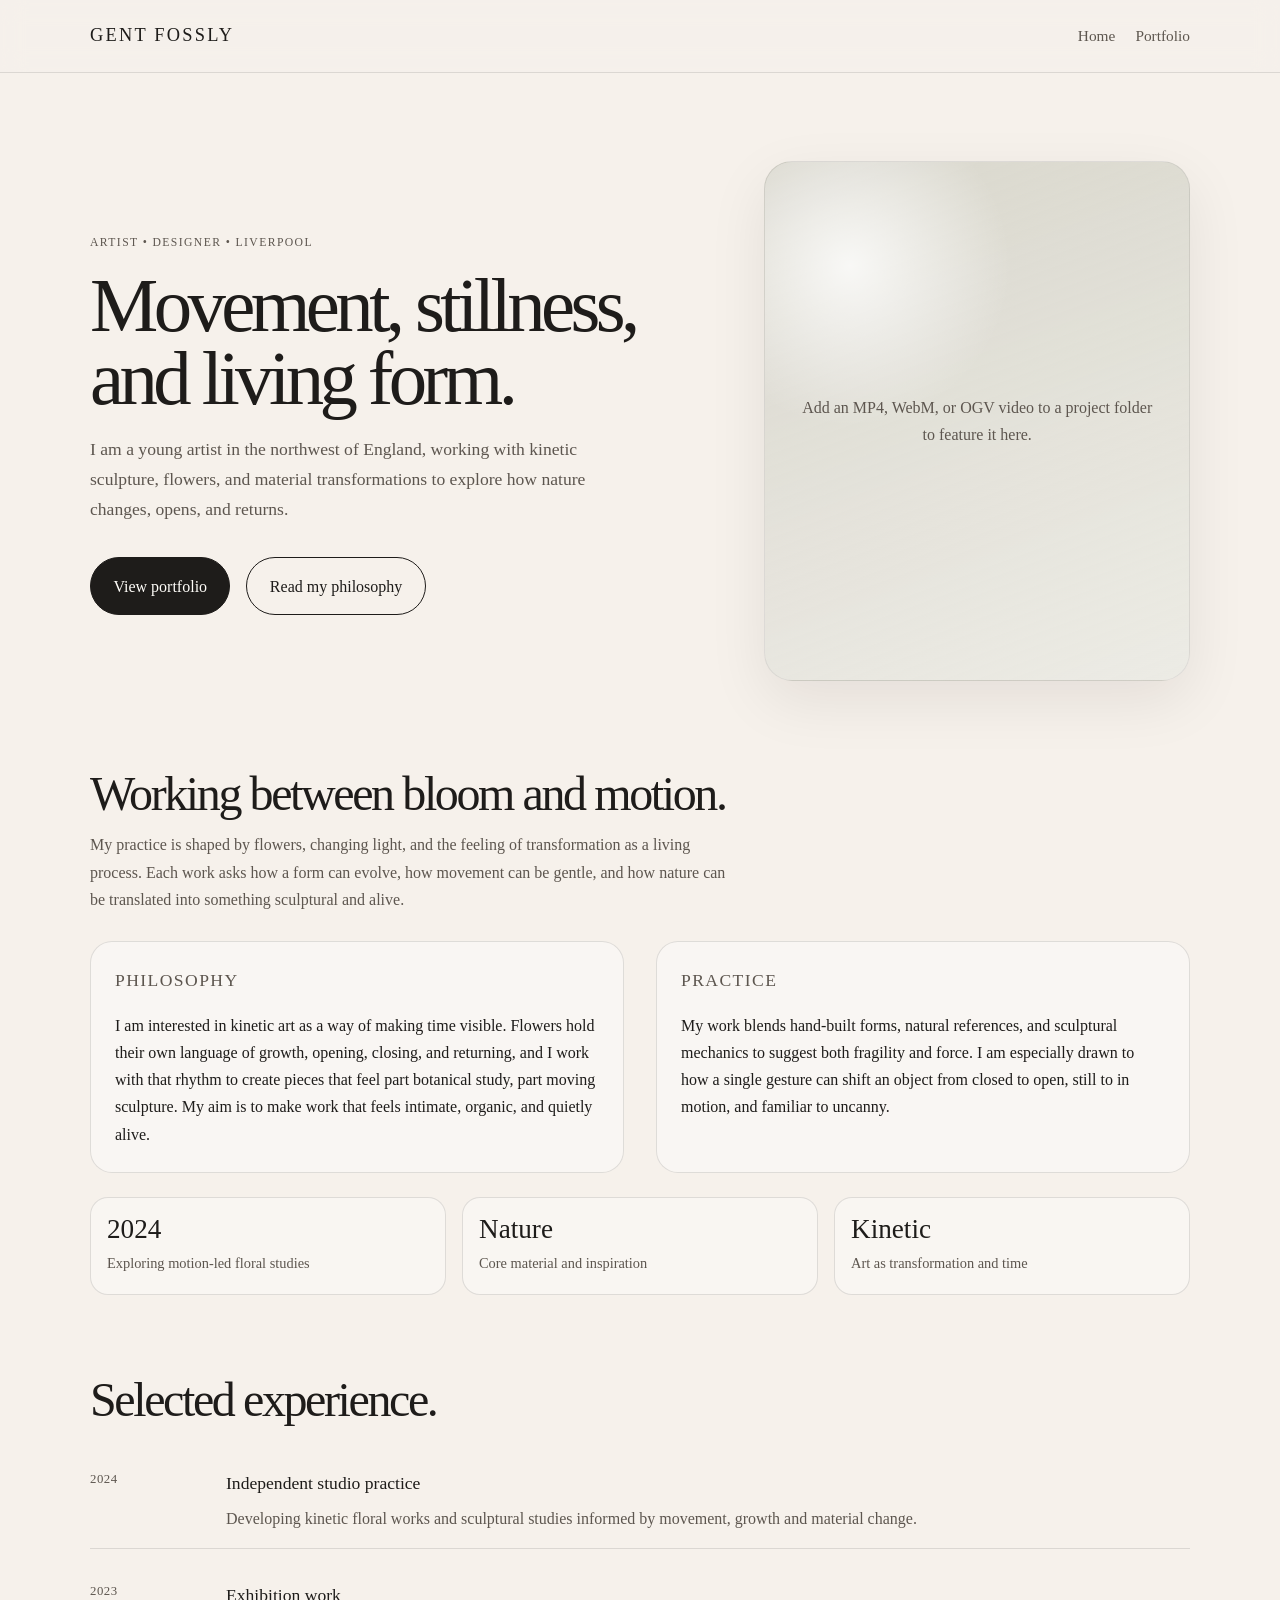
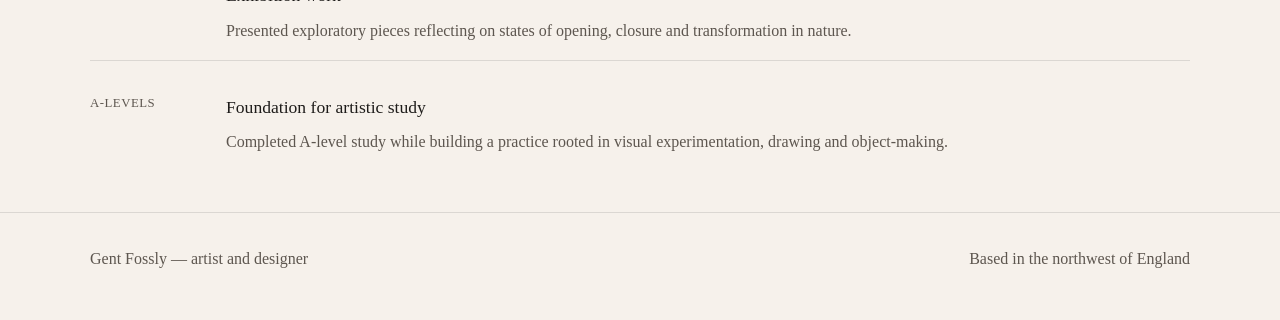
==== index.html @ 8a29530f "index video grab and loop" ====
<!DOCTYPE html>
<html lang="en">
  <head>
    <meta charset="UTF-8" />
    <meta name="viewport" content="width=device-width, initial-scale=1.0" />
    <title>Gent Fossly | Artist & Designer</title>
    <meta
      name="description"
      content="Gent Fossly is a young artist and designer based in the northwest of England, creating kinetic artworks inspired by nature, transformation and movement."
    />
    <style>
      :root {
        --bg: #f6f1eb;
        --paper: #fffdf9;
        --ink: #1e1c1a;
        --muted: #5d564f;
        --line: rgba(30, 28, 26, 0.12);
        --accent: #8f9d7f;
        --accent-deep: #5c6f4d;
        --shadow: 0 20px 60px rgba(22, 18, 16, 0.08);
      }

      * { box-sizing: border-box; }

      html { scroll-behavior: smooth; }

      body {
        margin: 0;
        font-family: Georgia, "Times New Roman", serif;
        background: var(--bg);
        color: var(--ink);
        line-height: 1.7;
      }

      img { max-width: 100%; display: block; }

      a {
        color: inherit;
        text-decoration: none;
      }

      .container {
        width: min(1100px, calc(100% - 2rem));
        margin: 0 auto;
      }

      header {
        position: sticky;
        top: 0;
        z-index: 10;
        backdrop-filter: blur(12px);
        background: rgba(246, 241, 235, 0.8);
        border-bottom: 1px solid var(--line);
      }

      .nav {
        display: flex;
        align-items: center;
        justify-content: space-between;
        min-height: 72px;
      }

      .brand {
        font-size: 1.15rem;
        letter-spacing: 0.12em;
        text-transform: uppercase;
      }

      .nav-links {
        display: flex;
        align-items: center;
        gap: 1.25rem;
        font-size: 0.96rem;
        color: var(--muted);
      }

      .nav-links a {
        position: relative;
      }

      .nav-links a::after {
        content: "";
        position: absolute;
        left: 0;
        bottom: -6px;
        width: 100%;
        height: 1px;
        background: currentColor;
        transform: scaleX(0);
        transform-origin: left;
        transition: transform 0.25s ease;
      }

      .nav-links a:hover::after,
      .nav-links a:focus-visible::after {
        transform: scaleX(1);
      }

      .hero {
        padding: 5.5rem 0 3rem;
      }

      .hero-grid {
        display: grid;
        grid-template-columns: 1.2fr 0.8fr;
        gap: 2.25rem;
        align-items: center;
      }

      .eyebrow {
        display: inline-block;
        letter-spacing: 0.12em;
        text-transform: uppercase;
        font-size: 0.73rem;
        color: var(--muted);
        margin-bottom: 1rem;
      }

      h1 {
        font-size: clamp(2.6rem, 6vw, 5.2rem);
        line-height: 0.96;
        letter-spacing: -0.06em;
        margin: 0 0 1.2rem;
        font-weight: 500;
      }

      .lead {
        font-size: 1.1rem;
        max-width: 34rem;
        color: var(--muted);
      }

      .cta-row {
        display: flex;
        flex-wrap: wrap;
        gap: 1rem;
        margin-top: 2rem;
      }

      .button {
        display: inline-flex;
        align-items: center;
        justify-content: center;
        padding: 0.9rem 1.4rem;
        border: 1px solid var(--ink);
        border-radius: 999px;
        transition: transform 0.2s ease, background 0.2s ease;
      }

      .button:hover,
      .button:focus-visible {
        transform: translateY(-1px);
      }

      .button.primary {
        background: var(--ink);
        color: var(--paper);
      }

      .button.secondary {
        background: transparent;
        color: var(--ink);
      }

      .hero-art {
        background: linear-gradient(160deg, rgba(143, 157, 127, 0.18), rgba(255,255,255,0.4));
        border: 1px solid var(--line);
        border-radius: 28px;
        box-shadow: var(--shadow);
        overflow: hidden;
        min-height: 520px;
        position: relative;
      }

      .hero-art video {
        position: absolute;
        inset: 0;
        width: 100%;
        height: 100%;
        object-fit: cover;
      }

      .hero-art [hidden] {
        display: none;
      }

      .hero-art-message {
        position: absolute;
        inset: 0;
        display: grid;
        place-items: center;
        margin: 0;
        padding: 2rem;
        color: var(--muted);
        text-align: center;
        background:
          radial-gradient(circle at 20% 20%, rgba(255,255,255,0.8), transparent 30%),
          linear-gradient(135deg, rgba(93, 84, 79, 0.08), rgba(143, 157, 127, 0.12));
      }

      section {
        padding: 2.5rem 0;
      }

      .section-head {
        max-width: 640px;
        margin-bottom: 1.75rem;
      }

      .section-head h2 {
        font-size: clamp(2rem, 4vw, 3rem);
        line-height: 1.05;
        letter-spacing: -0.05em;
        margin: 0 0 0.75rem;
        font-weight: 500;
      }

      .section-head p {
        margin: 0;
        color: var(--muted);
      }

      .about-grid {
        display: grid;
        grid-template-columns: repeat(2, minmax(0, 1fr));
        gap: 2rem;
      }

      .panel {
        background: rgba(255, 255, 255, 0.4);
        border: 1px solid var(--line);
        border-radius: 22px;
        padding: 1.5rem;
      }

      .panel h3 {
        font-size: 1.1rem;
        letter-spacing: 0.08em;
        text-transform: uppercase;
        margin: 0 0 1rem;
        color: var(--muted);
        font-weight: 500;
      }

      .panel p {
        margin: 0;
        color: var(--ink);
      }

      .stats {
        display: grid;
        grid-template-columns: repeat(3, minmax(0, 1fr));
        gap: 1rem;
        margin-top: 1.5rem;
      }

      .stat {
        padding: 1.1rem 1rem;
        border: 1px solid var(--line);
        border-radius: 18px;
        background: rgba(255,255,255,0.35);
      }

      .stat strong {
        display: block;
        font-size: 1.7rem;
        line-height: 1.1;
        font-weight: 500;
        margin-bottom: 0.25rem;
      }

      .stat span {
        color: var(--muted);
        font-size: 0.9rem;
      }

      .timeline {
        display: grid;
        gap: 1rem;
      }

      .item {
        display: grid;
        grid-template-columns: 120px 1fr;
        gap: 1rem;
        padding: 1rem 0;
        border-bottom: 1px solid var(--line);
      }

      .item:last-child {
        border-bottom: none;
      }

      .date {
        color: var(--muted);
        letter-spacing: 0.04em;
        font-size: 0.8rem;
        text-transform: uppercase;
      }

      .item h4 {
        margin: 0 0 0.35rem;
        font-size: 1.1rem;
        font-weight: 500;
      }

      .item p {
        margin: 0;
        color: var(--muted);
      }

      footer {
        padding: 2rem 0 3rem;
        border-top: 1px solid var(--line);
      }

      .footer-inner {
        display: flex;
        justify-content: space-between;
        gap: 1rem;
        align-items: center;
        color: var(--muted);
      }

      @media (max-width: 820px) {
        .hero-grid,
        .about-grid,
        .stats {
          grid-template-columns: 1fr;
        }

        .nav {
          flex-direction: column;
          justify-content: center;
          gap: 0.75rem;
          padding: 0.8rem 0 1rem;
        }

        .hero {
          padding-top: 3rem;
        }

        .hero-art {
          min-height: 360px;
        }

        .item {
          grid-template-columns: 1fr;
          gap: 0.25rem;
        }

        .footer-inner {
          flex-direction: column;
          align-items: flex-start;
        }
      }
    </style>
  </head>
  <body>
    <header>
      <div class="container nav">
        <a class="brand" href="index.html">Gent Fossly</a>
        <nav class="nav-links" aria-label="Main navigation">
          <a href="index.html">Home</a>
          <a href="portfolio.html">Portfolio</a>
        </nav>
      </div>
    </header>

    <main>
      <section class="hero">
        <div class="container hero-grid">
          <div>
            <span class="eyebrow">Artist • Designer • Liverpool</span>
            <h1>Movement, stillness, and living form.</h1>
            <p class="lead">
              I am a young artist in the northwest of England, working with kinetic sculpture,
              flowers, and material transformations to explore how nature changes, opens, and returns.
            </p>
            <div class="cta-row">
              <a class="button primary" href="portfolio.html">View portfolio</a>
              <a class="button secondary" href="#about">Read my philosophy</a>
            </div>
          </div>

          <div class="hero-art" aria-label="Featured artwork video">
            <video id="featuredVideo" autoplay muted loop playsinline controls hidden></video>
            <p id="featuredVideoMessage" class="hero-art-message" role="status">
              Add an MP4, WebM, or OGV video to a project folder to feature it here.
            </p>
          </div>
        </div>
      </section>

      <section id="about">
        <div class="container">
          <div class="section-head">
            <h2>Working between bloom and motion.</h2>
            <p>
              My practice is shaped by flowers, changing light, and the feeling of transformation as a living process.
              Each work asks how a form can evolve, how movement can be gentle, and how nature can be translated into something sculptural and alive.
            </p>
          </div>

          <div class="about-grid">
            <div class="panel">
              <h3>Philosophy</h3>
              <p>
                I am interested in kinetic art as a way of making time visible. Flowers hold their own language of growth,
                opening, closing, and returning, and I work with that rhythm to create pieces that feel part botanical study,
                part moving sculpture. My aim is to make work that feels intimate, organic, and quietly alive.
              </p>
            </div>

            <div class="panel">
              <h3>Practice</h3>
              <p>
                My work blends hand-built forms, natural references, and sculptural mechanics to suggest both fragility and force.
                I am especially drawn to how a single gesture can shift an object from closed to open, still to in motion, and familiar to uncanny.
              </p>
            </div>
          </div>

          <div class="stats">
            <div class="stat">
              <strong>2024</strong>
              <span>Exploring motion-led floral studies</span>
            </div>
            <div class="stat">
              <strong>Nature</strong>
              <span>Core material and inspiration</span>
            </div>
            <div class="stat">
              <strong>Kinetic</strong>
              <span>Art as transformation and time</span>
            </div>
          </div>
        </div>
      </section>

      <section>
        <div class="container">
          <div class="section-head">
            <h2>Selected experience.</h2>
          </div>

          <div class="timeline" aria-label="Exhibitions and milestones">
            <div class="item">
              <div class="date">2024</div>
              <div>
                <h4>Independent studio practice</h4>
                <p>Developing kinetic floral works and sculptural studies informed by movement, growth and material change.</p>
              </div>
            </div>
            <div class="item">
              <div class="date">2023</div>
              <div>
                <h4>Exhibition work</h4>
                <p>Presented exploratory pieces reflecting on states of opening, closure and transformation in nature.</p>
              </div>
            </div>
            <div class="item">
              <div class="date">A-levels</div>
              <div>
                <h4>Foundation for artistic study</h4>
                <p>Completed A-level study while building a practice rooted in visual experimentation, drawing and object-making.</p>
              </div>
            </div>
          </div>
        </div>
      </section>
    </main>

    <footer>
      <div class="container footer-inner">
        <div>Gent Fossly — artist and designer</div>
        <div>Based in the northwest of England</div>
      </div>
    </footer>

    <script>
      const featuredVideo = document.getElementById('featuredVideo');
      const featuredVideoMessage = document.getElementById('featuredVideoMessage');

      featuredVideo.addEventListener('error', () => {
        console.error('Featured video could not be loaded.', featuredVideo.error);
        featuredVideo.hidden = true;
        featuredVideoMessage.hidden = false;
        featuredVideoMessage.textContent = 'The featured video could not be played in this browser.';
      });

      async function loadFeaturedVideo() {
        try {
          const response = await fetch('projects.json');
          if (!response.ok) {
            throw new Error(`Unable to load projects.json (${response.status}).`);
          }

          const projects = await response.json();
          if (!Array.isArray(projects)) {
            throw new Error('The generated project manifest must be a JSON array.');
          }

          const videos = projects.flatMap(project =>
            Array.isArray(project.media)
              ? project.media.filter(media => media.type === 'video' && typeof media.src === 'string')
              : []
          );

          if (videos.length === 0) {
            return;
          }

          const video = videos[Math.floor(Math.random() * videos.length)];
          featuredVideo.src = video.src;
          featuredVideo.hidden = false;
          featuredVideoMessage.hidden = true;

          try {
            await featuredVideo.play();
          } catch (error) {
            console.error('Featured video autoplay was blocked.', error);
            featuredVideo.controls = true;
          }
        } catch (error) {
          console.error(error);
          featuredVideoMessage.textContent = 'The featured video could not be loaded. Please try again later.';
        }
      }

      loadFeaturedVideo();
    </script>
  </body>
</html>
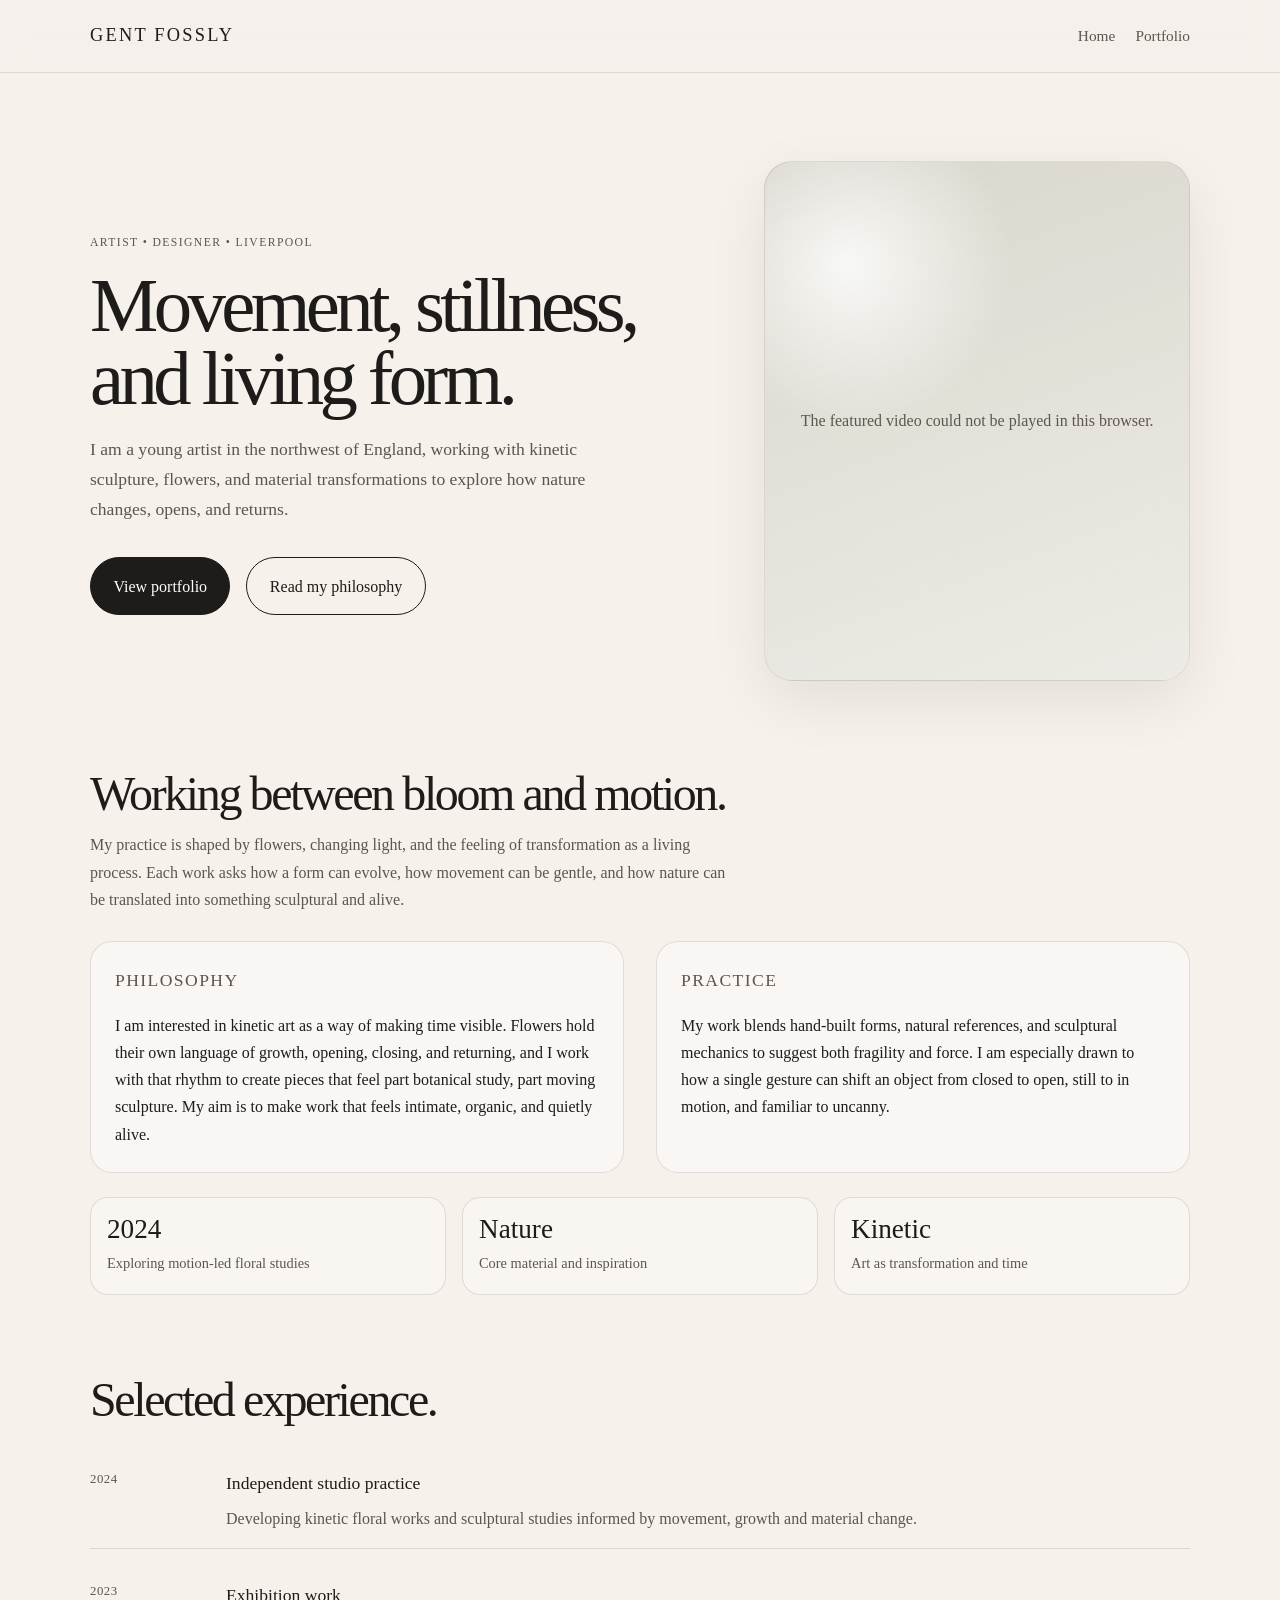
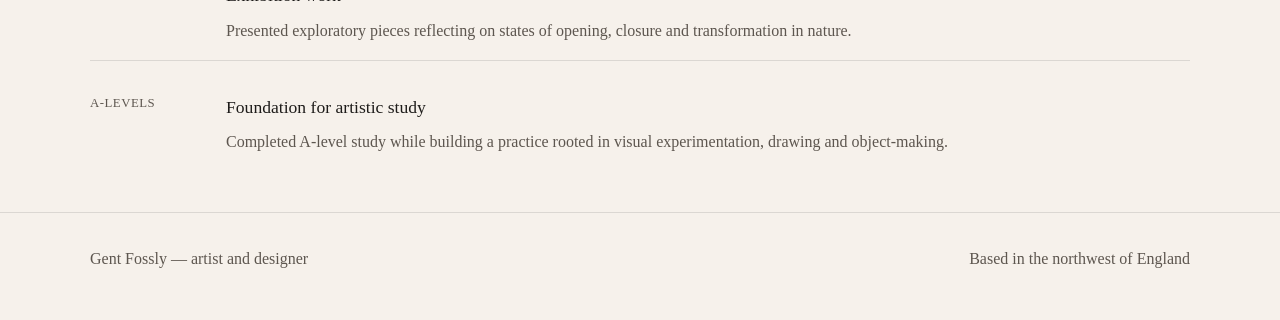
==== commit d3a63391: "images for chromeliness II and Open Up" ====
--- a/index.html
+++ b/index.html
@@ -386,7 +386,7 @@
           <div class="hero-art" aria-label="Featured artwork video">
             <video id="featuredVideo" autoplay muted loop playsinline controls hidden></video>
             <p id="featuredVideoMessage" class="hero-art-message" role="status">
-              Add an MP4, WebM, or OGV video to a project folder to feature it here.
+              Add a video with “showcase” in its filename to feature it here.
             </p>
           </div>
         </div>
@@ -503,7 +503,14 @@
 
           const videos = projects.flatMap(project =>
             Array.isArray(project.media)
-              ? project.media.filter(media => media.type === 'video' && typeof media.src === 'string')
+              ? project.media.filter(media => {
+                  if (media.type !== 'video' || typeof media.src !== 'string') {
+                    return false;
+                  }
+
+                  const filename = new URL(media.src, document.baseURI).pathname.split('/').pop();
+                  return filename.toLowerCase().includes('showcase');
+                })
               : []
           );
 
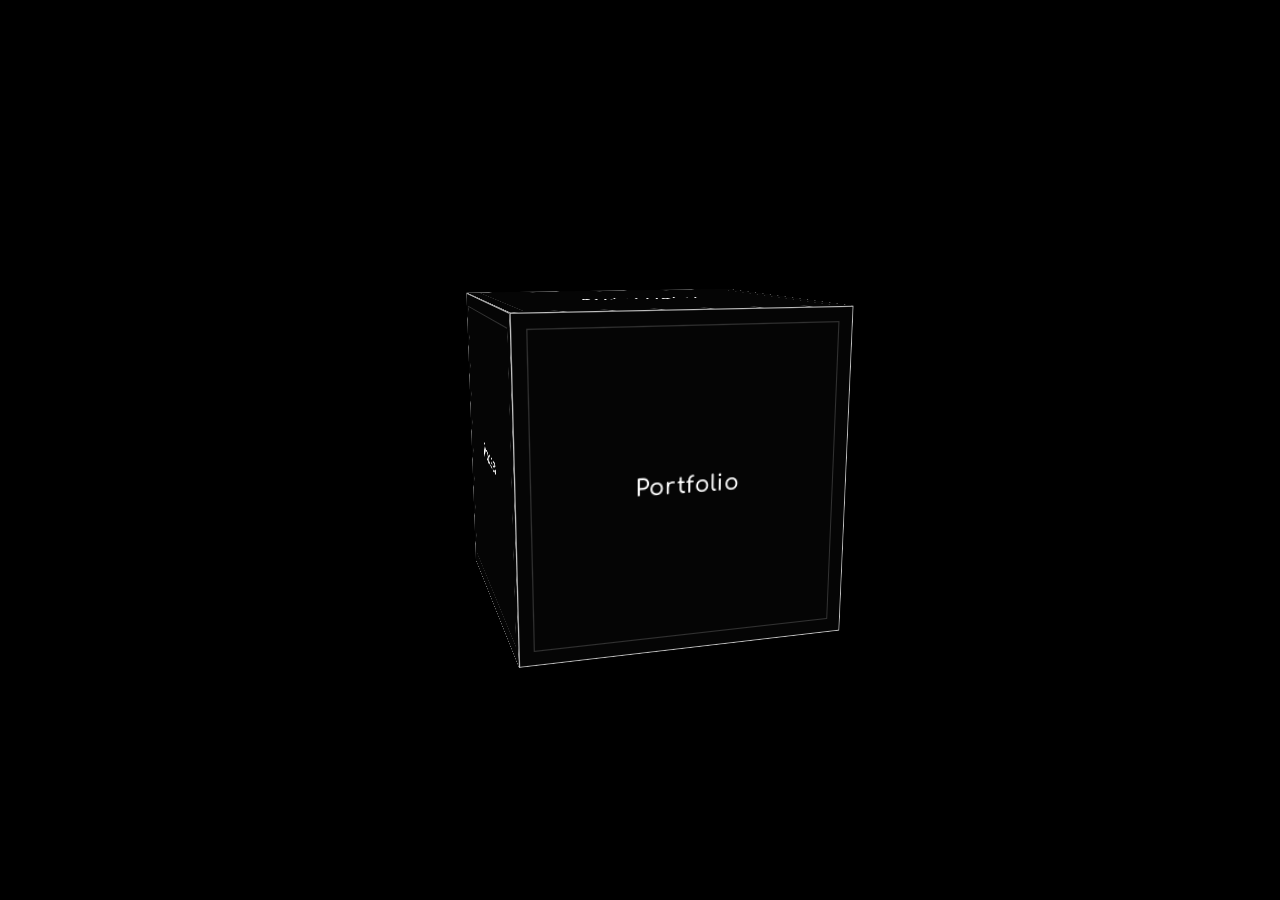
==== commit 9eff91f7: "site redesign: homepage is an interactive cube, dark theme" ====
--- a/index.html
+++ b/index.html
@@ -3,539 +3,156 @@
   <head>
     <meta charset="UTF-8" />
     <meta name="viewport" content="width=device-width, initial-scale=1.0" />
+    <meta name="theme-color" content="#000000" />
     <title>Gent Fossly | Artist & Designer</title>
     <meta
       name="description"
-      content="Gent Fossly is a young artist and designer based in the northwest of England, creating kinetic artworks inspired by nature, transformation and movement."
+      content="Explore the work and practice of Gent Fossly through an interactive cube."
     />
+    <script>
+      if (sessionStorage.getItem('gentfossly-transition') === 'return') {
+        document.documentElement.classList.add('is-returning');
+      }
+    </script>
+    <link rel="preconnect" href="https://fonts.googleapis.com" />
+    <link rel="preconnect" href="https://fonts.gstatic.com" crossorigin />
+    <link href="https://fonts.googleapis.com/css2?family=Comfortaa:wght@400;500;600;700&display=swap" rel="stylesheet" />
+    <link rel="stylesheet" href="page-transitions.css?v=12" />
     <style>
       :root {
-        --bg: #f6f1eb;
-        --paper: #fffdf9;
-        --ink: #1e1c1a;
-        --muted: #5d564f;
-        --line: rgba(30, 28, 26, 0.12);
-        --accent: #8f9d7f;
-        --accent-deep: #5c6f4d;
-        --shadow: 0 20px 60px rgba(22, 18, 16, 0.08);
+        color-scheme: dark;
+        --cube-size: min(72vw, 42vh, 300px);
+        --cube-depth: calc(var(--cube-size) / 2);
       }
 
-      * { box-sizing: border-box; }
+      * {
+        box-sizing: border-box;
+      }
 
-      html { scroll-behavior: smooth; }
+      html,
+      body {
+        width: 100%;
+        min-width: 280px;
+        height: 100%;
+        min-height: 100%;
+        margin: 0;
+        overflow: hidden;
+      }
 
       body {
-        margin: 0;
-        font-family: Georgia, "Times New Roman", serif;
-        background: var(--bg);
-        color: var(--ink);
-        line-height: 1.7;
+        display: grid;
+        place-items: center;
+        background: #000;
+        color: #fff;
+        font-family: "Comfortaa", "Trebuchet MS", sans-serif;
+        touch-action: none;
+        cursor: grab;
+        user-select: none;
+        -webkit-user-select: none;
       }
 
-      img { max-width: 100%; display: block; }
-
-      a {
-        color: inherit;
-        text-decoration: none;
+      body:active {
+        cursor: grabbing;
       }
 
-      .container {
-        width: min(1100px, calc(100% - 2rem));
-        margin: 0 auto;
+      .cube-scene {
+        width: var(--cube-size);
+        height: var(--cube-size);
+        perspective: 1000px;
+        touch-action: none;
+        user-select: none;
+        -webkit-user-select: none;
+        cursor: grab;
       }
 
-      header {
-        position: sticky;
-        top: 0;
-        z-index: 10;
-        backdrop-filter: blur(12px);
-        background: rgba(246, 241, 235, 0.8);
-        border-bottom: 1px solid var(--line);
+      .cube-scene:active {
+        cursor: grabbing;
       }
 
-      .nav {
-        display: flex;
-        align-items: center;
-        justify-content: space-between;
-        min-height: 72px;
+      .cube {
+        position: relative;
+        width: 100%;
+        height: 100%;
+        transform: rotateX(-18deg) rotateY(-18deg);
+        transform-style: preserve-3d;
+        will-change: transform;
       }
 
-      .brand {
-        font-size: 1.15rem;
-        letter-spacing: 0.12em;
-        text-transform: uppercase;
-      }
-
-      .nav-links {
-        display: flex;
-        align-items: center;
-        gap: 1.25rem;
-        font-size: 0.96rem;
-        color: var(--muted);
-      }
-
-      .nav-links a {
-        position: relative;
-      }
-
-      .nav-links a::after {
-        content: "";
-        position: absolute;
-        left: 0;
-        bottom: -6px;
-        width: 100%;
-        height: 1px;
-        background: currentColor;
-        transform: scaleX(0);
-        transform-origin: left;
-        transition: transform 0.25s ease;
-      }
-
-      .nav-links a:hover::after,
-      .nav-links a:focus-visible::after {
-        transform: scaleX(1);
-      }
-
-      .hero {
-        padding: 5.5rem 0 3rem;
-      }
-
-      .hero-grid {
-        display: grid;
-        grid-template-columns: 1.2fr 0.8fr;
-        gap: 2.25rem;
-        align-items: center;
-      }
-
-      .eyebrow {
-        display: inline-block;
-        letter-spacing: 0.12em;
-        text-transform: uppercase;
-        font-size: 0.73rem;
-        color: var(--muted);
-        margin-bottom: 1rem;
-      }
-
-      h1 {
-        font-size: clamp(2.6rem, 6vw, 5.2rem);
-        line-height: 0.96;
-        letter-spacing: -0.06em;
-        margin: 0 0 1.2rem;
-        font-weight: 500;
-      }
-
-      .lead {
-        font-size: 1.1rem;
-        max-width: 34rem;
-        color: var(--muted);
-      }
-
-      .cta-row {
-        display: flex;
-        flex-wrap: wrap;
-        gap: 1rem;
-        margin-top: 2rem;
-      }
-
-      .button {
-        display: inline-flex;
-        align-items: center;
-        justify-content: center;
-        padding: 0.9rem 1.4rem;
-        border: 1px solid var(--ink);
-        border-radius: 999px;
-        transition: transform 0.2s ease, background 0.2s ease;
-      }
-
-      .button:hover,
-      .button:focus-visible {
-        transform: translateY(-1px);
-      }
-
-      .button.primary {
-        background: var(--ink);
-        color: var(--paper);
-      }
-
-      .button.secondary {
-        background: transparent;
-        color: var(--ink);
-      }
-
-      .hero-art {
-        background: linear-gradient(160deg, rgba(143, 157, 127, 0.18), rgba(255,255,255,0.4));
-        border: 1px solid var(--line);
-        border-radius: 28px;
-        box-shadow: var(--shadow);
-        overflow: hidden;
-        min-height: 520px;
-        position: relative;
-      }
-
-      .hero-art video {
-        position: absolute;
-        inset: 0;
-        width: 100%;
-        height: 100%;
-        object-fit: cover;
-      }
-
-      .hero-art [hidden] {
-        display: none;
-      }
-
-      .hero-art-message {
+      .cube-face {
         position: absolute;
         inset: 0;
         display: grid;
         place-items: center;
-        margin: 0;
-        padding: 2rem;
-        color: var(--muted);
+        border: 1px solid rgba(255, 255, 255, 0.75);
+        background: #050505;
+        color: #fff;
+        font-size: clamp(0.95rem, 3.8vw, 1.25rem);
+        font-weight: 600;
+        letter-spacing: 0.02em;
         text-align: center;
-        background:
-          radial-gradient(circle at 20% 20%, rgba(255,255,255,0.8), transparent 30%),
-          linear-gradient(135deg, rgba(93, 84, 79, 0.08), rgba(143, 157, 127, 0.12));
+        text-decoration: none;
+        backface-visibility: hidden;
+        -webkit-tap-highlight-color: transparent;
+        transition: background-color 300ms ease, color 300ms ease, border-color 300ms ease;
       }
 
-      section {
-        padding: 2.5rem 0;
+      .cube-face::before {
+        position: absolute;
+        inset: 12px;
+        border: 1px solid rgba(255, 255, 255, 0.18);
+        content: "";
+        pointer-events: none;
       }
 
-      .section-head {
-        max-width: 640px;
-        margin-bottom: 1.75rem;
+      .cube-face:hover,
+      .cube-face:focus-visible {
+        background: #171717;
+        outline: 2px solid #fff;
+        outline-offset: 4px;
       }
 
-      .section-head h2 {
-        font-size: clamp(2rem, 4vw, 3rem);
-        line-height: 1.05;
-        letter-spacing: -0.05em;
-        margin: 0 0 0.75rem;
-        font-weight: 500;
+      .front { transform: translateZ(var(--cube-depth)); }
+      .back { transform: rotateY(180deg) translateZ(var(--cube-depth)); }
+      .right { transform: rotateY(90deg) translateZ(var(--cube-depth)); }
+      .left { transform: rotateY(-90deg) translateZ(var(--cube-depth)); }
+      .top { transform: rotateX(90deg) translateZ(var(--cube-depth)); }
+      .bottom { transform: rotateX(-90deg) translateZ(var(--cube-depth)); }
+
+      .cube.is-transforming .cube-face {
+        background: #fff;
+        border-color: #fff;
+        color: transparent;
+        outline-color: transparent;
+        pointer-events: none;
       }
 
-      .section-head p {
-        margin: 0;
-        color: var(--muted);
+      .cube.is-transforming .cube-face::before {
+        border-color: transparent;
       }
 
-      .about-grid {
-        display: grid;
-        grid-template-columns: repeat(2, minmax(0, 1fr));
-        gap: 2rem;
-      }
-
-      .panel {
-        background: rgba(255, 255, 255, 0.4);
-        border: 1px solid var(--line);
-        border-radius: 22px;
-        padding: 1.5rem;
-      }
-
-      .panel h3 {
-        font-size: 1.1rem;
-        letter-spacing: 0.08em;
-        text-transform: uppercase;
-        margin: 0 0 1rem;
-        color: var(--muted);
-        font-weight: 500;
-      }
-
-      .panel p {
-        margin: 0;
-        color: var(--ink);
-      }
-
-      .stats {
-        display: grid;
-        grid-template-columns: repeat(3, minmax(0, 1fr));
-        gap: 1rem;
-        margin-top: 1.5rem;
-      }
-
-      .stat {
-        padding: 1.1rem 1rem;
-        border: 1px solid var(--line);
-        border-radius: 18px;
-        background: rgba(255,255,255,0.35);
-      }
-
-      .stat strong {
-        display: block;
-        font-size: 1.7rem;
-        line-height: 1.1;
-        font-weight: 500;
-        margin-bottom: 0.25rem;
-      }
-
-      .stat span {
-        color: var(--muted);
-        font-size: 0.9rem;
-      }
-
-      .timeline {
-        display: grid;
-        gap: 1rem;
-      }
-
-      .item {
-        display: grid;
-        grid-template-columns: 120px 1fr;
-        gap: 1rem;
-        padding: 1rem 0;
-        border-bottom: 1px solid var(--line);
-      }
-
-      .item:last-child {
-        border-bottom: none;
-      }
-
-      .date {
-        color: var(--muted);
-        letter-spacing: 0.04em;
-        font-size: 0.8rem;
-        text-transform: uppercase;
-      }
-
-      .item h4 {
-        margin: 0 0 0.35rem;
-        font-size: 1.1rem;
-        font-weight: 500;
-      }
-
-      .item p {
-        margin: 0;
-        color: var(--muted);
-      }
-
-      footer {
-        padding: 2rem 0 3rem;
-        border-top: 1px solid var(--line);
-      }
-
-      .footer-inner {
-        display: flex;
-        justify-content: space-between;
-        gap: 1rem;
-        align-items: center;
-        color: var(--muted);
-      }
-
-      @media (max-width: 820px) {
-        .hero-grid,
-        .about-grid,
-        .stats {
-          grid-template-columns: 1fr;
+      @media (prefers-reduced-motion: reduce) {
+        .cube-face {
+          transition-duration: 0.01ms;
         }
 
-        .nav {
-          flex-direction: column;
-          justify-content: center;
-          gap: 0.75rem;
-          padding: 0.8rem 0 1rem;
-        }
-
-        .hero {
-          padding-top: 3rem;
-        }
-
-        .hero-art {
-          min-height: 360px;
-        }
-
-        .item {
-          grid-template-columns: 1fr;
-          gap: 0.25rem;
-        }
-
-        .footer-inner {
-          flex-direction: column;
-          align-items: flex-start;
-        }
       }
     </style>
   </head>
-  <body>
-    <header>
-      <div class="container nav">
-        <a class="brand" href="index.html">Gent Fossly</a>
-        <nav class="nav-links" aria-label="Main navigation">
-          <a href="index.html">Home</a>
-          <a href="portfolio.html">Portfolio</a>
-        </nav>
+  <body class="cube-home">
+    <main>
+      <div id="cubeScene" class="cube-scene" aria-label="Interactive navigation cube. Drag to turn it.">
+        <div id="siteCube" class="cube">
+          <a class="cube-face front" href="portfolio.html" data-page-transition>Portfolio</a>
+          <a class="cube-face right" href="about.html" data-page-transition>About</a>
+          <a class="cube-face back" href="contact.html" data-page-transition>Contact</a>
+          <a class="cube-face left" href="process.html" data-page-transition>Process</a>
+          <a class="cube-face top" href="philosophy.html" data-page-transition>Philosophy</a>
+          <a class="cube-face bottom" href="poetry.html" data-page-transition>Poetry</a>
+        </div>
       </div>
-    </header>
-
-    <main>
-      <section class="hero">
-        <div class="container hero-grid">
-          <div>
-            <span class="eyebrow">Artist • Designer • Liverpool</span>
-            <h1>Movement, stillness, and living form.</h1>
-            <p class="lead">
-              I am a young artist in the northwest of England, working with kinetic sculpture,
-              flowers, and material transformations to explore how nature changes, opens, and returns.
-            </p>
-            <div class="cta-row">
-              <a class="button primary" href="portfolio.html">View portfolio</a>
-              <a class="button secondary" href="#about">Read my philosophy</a>
-            </div>
-          </div>
-
-          <div class="hero-art" aria-label="Featured artwork video">
-            <video id="featuredVideo" autoplay muted loop playsinline controls hidden></video>
-            <p id="featuredVideoMessage" class="hero-art-message" role="status">
-              Add a video with “showcase” in its filename to feature it here.
-            </p>
-          </div>
-        </div>
-      </section>
-
-      <section id="about">
-        <div class="container">
-          <div class="section-head">
-            <h2>Working between bloom and motion.</h2>
-            <p>
-              My practice is shaped by flowers, changing light, and the feeling of transformation as a living process.
-              Each work asks how a form can evolve, how movement can be gentle, and how nature can be translated into something sculptural and alive.
-            </p>
-          </div>
-
-          <div class="about-grid">
-            <div class="panel">
-              <h3>Philosophy</h3>
-              <p>
-                I am interested in kinetic art as a way of making time visible. Flowers hold their own language of growth,
-                opening, closing, and returning, and I work with that rhythm to create pieces that feel part botanical study,
-                part moving sculpture. My aim is to make work that feels intimate, organic, and quietly alive.
-              </p>
-            </div>
-
-            <div class="panel">
-              <h3>Practice</h3>
-              <p>
-                My work blends hand-built forms, natural references, and sculptural mechanics to suggest both fragility and force.
-                I am especially drawn to how a single gesture can shift an object from closed to open, still to in motion, and familiar to uncanny.
-              </p>
-            </div>
-          </div>
-
-          <div class="stats">
-            <div class="stat">
-              <strong>2024</strong>
-              <span>Exploring motion-led floral studies</span>
-            </div>
-            <div class="stat">
-              <strong>Nature</strong>
-              <span>Core material and inspiration</span>
-            </div>
-            <div class="stat">
-              <strong>Kinetic</strong>
-              <span>Art as transformation and time</span>
-            </div>
-          </div>
-        </div>
-      </section>
-
-      <section>
-        <div class="container">
-          <div class="section-head">
-            <h2>Selected experience.</h2>
-          </div>
-
-          <div class="timeline" aria-label="Exhibitions and milestones">
-            <div class="item">
-              <div class="date">2024</div>
-              <div>
-                <h4>Independent studio practice</h4>
-                <p>Developing kinetic floral works and sculptural studies informed by movement, growth and material change.</p>
-              </div>
-            </div>
-            <div class="item">
-              <div class="date">2023</div>
-              <div>
-                <h4>Exhibition work</h4>
-                <p>Presented exploratory pieces reflecting on states of opening, closure and transformation in nature.</p>
-              </div>
-            </div>
-            <div class="item">
-              <div class="date">A-levels</div>
-              <div>
-                <h4>Foundation for artistic study</h4>
-                <p>Completed A-level study while building a practice rooted in visual experimentation, drawing and object-making.</p>
-              </div>
-            </div>
-          </div>
-        </div>
-      </section>
     </main>
 
-    <footer>
-      <div class="container footer-inner">
-        <div>Gent Fossly — artist and designer</div>
-        <div>Based in the northwest of England</div>
-      </div>
-    </footer>
-
-    <script>
-      const featuredVideo = document.getElementById('featuredVideo');
-      const featuredVideoMessage = document.getElementById('featuredVideoMessage');
-
-      featuredVideo.addEventListener('error', () => {
-        console.error('Featured video could not be loaded.', featuredVideo.error);
-        featuredVideo.hidden = true;
-        featuredVideoMessage.hidden = false;
-        featuredVideoMessage.textContent = 'The featured video could not be played in this browser.';
-      });
-
-      async function loadFeaturedVideo() {
-        try {
-          const response = await fetch('projects.json');
-          if (!response.ok) {
-            throw new Error(`Unable to load projects.json (${response.status}).`);
-          }
-
-          const projects = await response.json();
-          if (!Array.isArray(projects)) {
-            throw new Error('The generated project manifest must be a JSON array.');
-          }
-
-          const videos = projects.flatMap(project =>
-            Array.isArray(project.media)
-              ? project.media.filter(media => {
-                  if (media.type !== 'video' || typeof media.src !== 'string') {
-                    return false;
-                  }
-
-                  const filename = new URL(media.src, document.baseURI).pathname.split('/').pop();
-                  return filename.toLowerCase().includes('showcase');
-                })
-              : []
-          );
-
-          if (videos.length === 0) {
-            return;
-          }
-
-          const video = videos[Math.floor(Math.random() * videos.length)];
-          featuredVideo.src = video.src;
-          featuredVideo.hidden = false;
-          featuredVideoMessage.hidden = true;
-
-          try {
-            await featuredVideo.play();
-          } catch (error) {
-            console.error('Featured video autoplay was blocked.', error);
-            featuredVideo.controls = true;
-          }
-        } catch (error) {
-          console.error(error);
-          featuredVideoMessage.textContent = 'The featured video could not be loaded. Please try again later.';
-        }
-      }
-
-      loadFeaturedVideo();
-    </script>
+    <script src="cube-interaction.js?v=7"></script>
+    <script src="page-transitions.js?v=9"></script>
   </body>
 </html>
--- a/page-transitions.css
+++ b/page-transitions.css
@@ -0,0 +1,86 @@
+.cube.is-transforming .cube-face {
+  background: #fff;
+  border-color: #fff;
+  color: transparent;
+  outline-color: transparent;
+  pointer-events: none;
+}
+
+.cube.is-transforming .cube-face::before {
+  border-color: transparent;
+}
+
+.cube-scene.is-shrinking {
+  animation:
+    cube-shrink 520ms cubic-bezier(0.55, 0, 1, 1) forwards,
+    cube-fade-out 150ms ease-in 370ms forwards;
+}
+
+.cube.is-reforming .cube-face,
+html.is-returning .cube-face {
+  background: #fff;
+  border-color: #fff;
+  color: transparent;
+  outline-color: transparent;
+  transition: none;
+}
+
+.cube.is-reforming .cube-face::before,
+html.is-returning .cube-face::before {
+  border-color: transparent;
+}
+
+html.is-returning #cubeScene {
+  animation: cube-grow 1000ms cubic-bezier(0.18, 0.72, 0.22, 1) both;
+}
+
+html.is-entering body:not(.cube-home) > :not(.lightbox) {
+  animation: page-fade-in 700ms 100ms ease-out both;
+}
+
+body.is-leaving > * {
+  opacity: 0;
+  transition: opacity 250ms ease;
+}
+
+@keyframes cube-shrink {
+  from {
+    transform: scale(1);
+  }
+  to {
+    transform: scale(0.008);
+  }
+}
+
+@keyframes cube-fade-out {
+  from {
+    opacity: 1;
+  }
+  to {
+    opacity: 0;
+  }
+}
+
+@keyframes cube-grow {
+  from {
+    transform: scale(0.008);
+  }
+  to {
+    transform: scale(1);
+  }
+}
+
+@keyframes page-fade-in {
+  from { opacity: 0; }
+  to { opacity: 1; }
+}
+
+@media (prefers-reduced-motion: reduce) {
+  .cube-scene.is-shrinking,
+  html.is-returning #cubeScene,
+  html.is-entering body:not(.cube-home) > :not(.lightbox) {
+    animation-duration: 1ms !important;
+    animation-delay: 0s !important;
+    transition-duration: 1ms !important;
+  }
+}
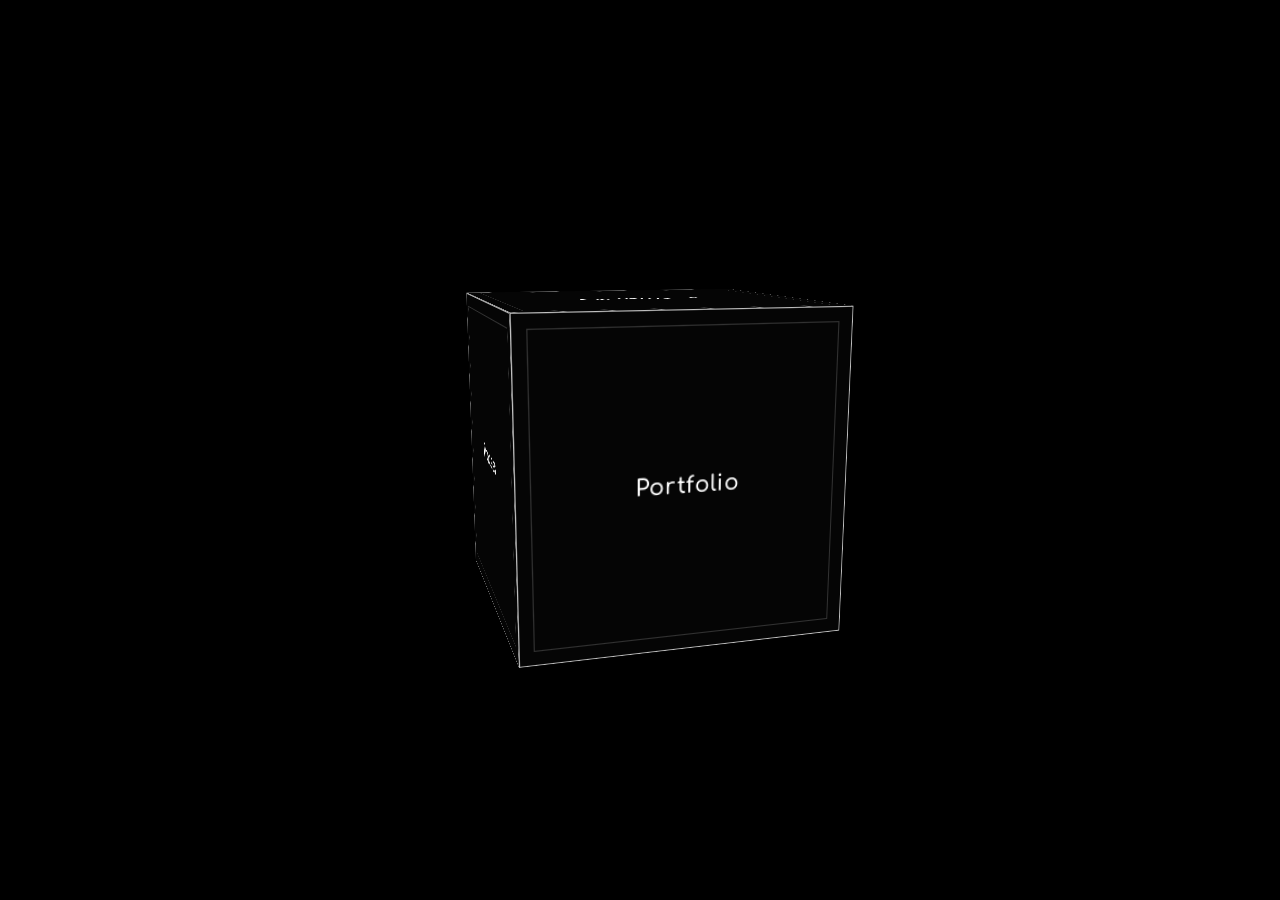
==== commit e8a4972a: "Update content on About and Contact pages, modify navigation links, adjust transition durations, rem" ====
--- a/index.html
+++ b/index.html
@@ -146,7 +146,7 @@
           <a class="cube-face right" href="about.html" data-page-transition>About</a>
           <a class="cube-face back" href="contact.html" data-page-transition>Contact</a>
           <a class="cube-face left" href="process.html" data-page-transition>Process</a>
-          <a class="cube-face top" href="philosophy.html" data-page-transition>Philosophy</a>
+          <a class="cube-face top" href="exhibitions.html" data-page-transition>Exhibitions</a>
           <a class="cube-face bottom" href="poetry.html" data-page-transition>Poetry</a>
         </div>
       </div>
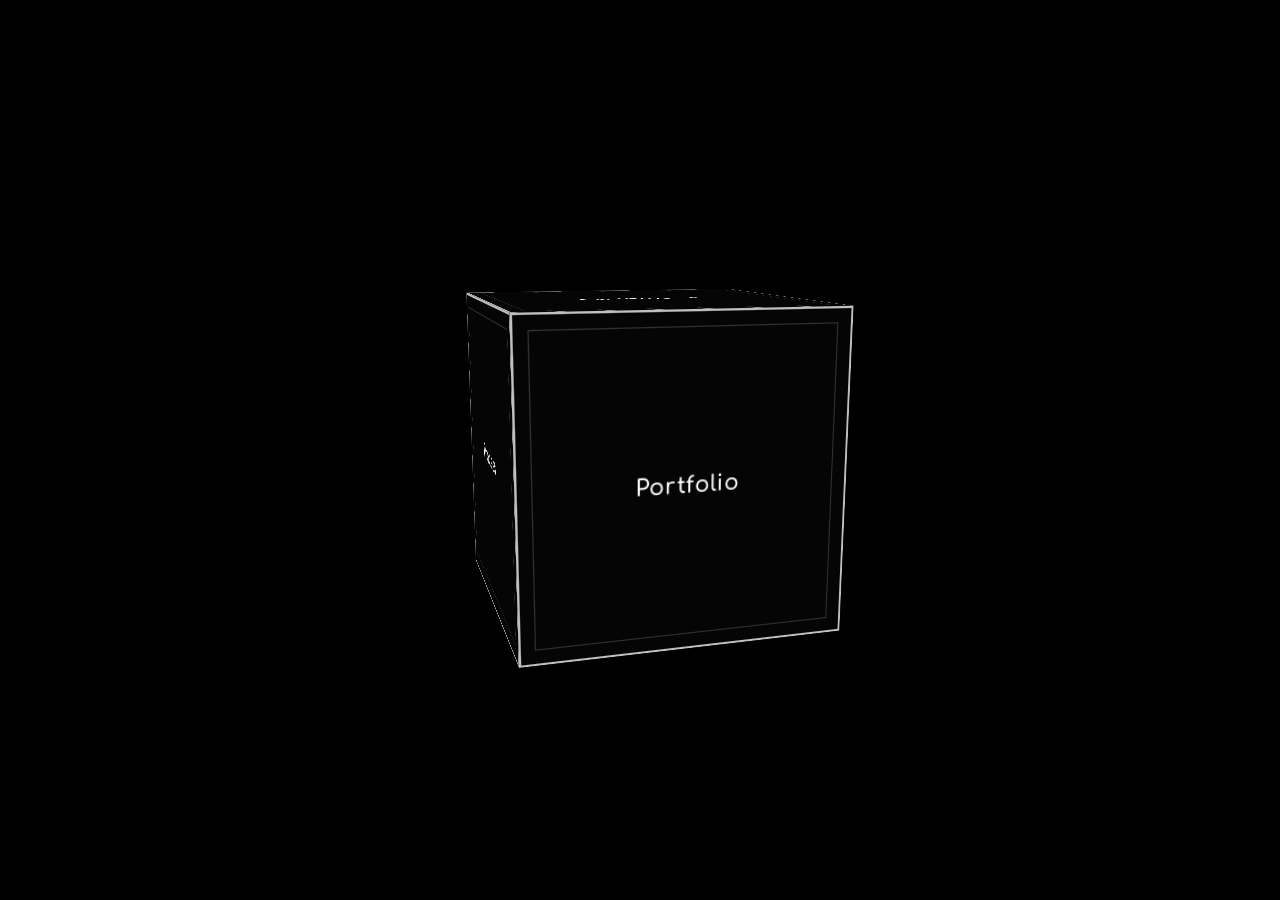
==== commit 17a749df: "double cube border thickness" ====
--- a/index.html
+++ b/index.html
@@ -83,7 +83,7 @@
         inset: 0;
         display: grid;
         place-items: center;
-        border: 1px solid rgba(255, 255, 255, 0.75);
+        border: 2px solid rgba(255, 255, 255, 0.75);
         background: #050505;
         color: #fff;
         font-size: clamp(0.95rem, 3.8vw, 1.25rem);
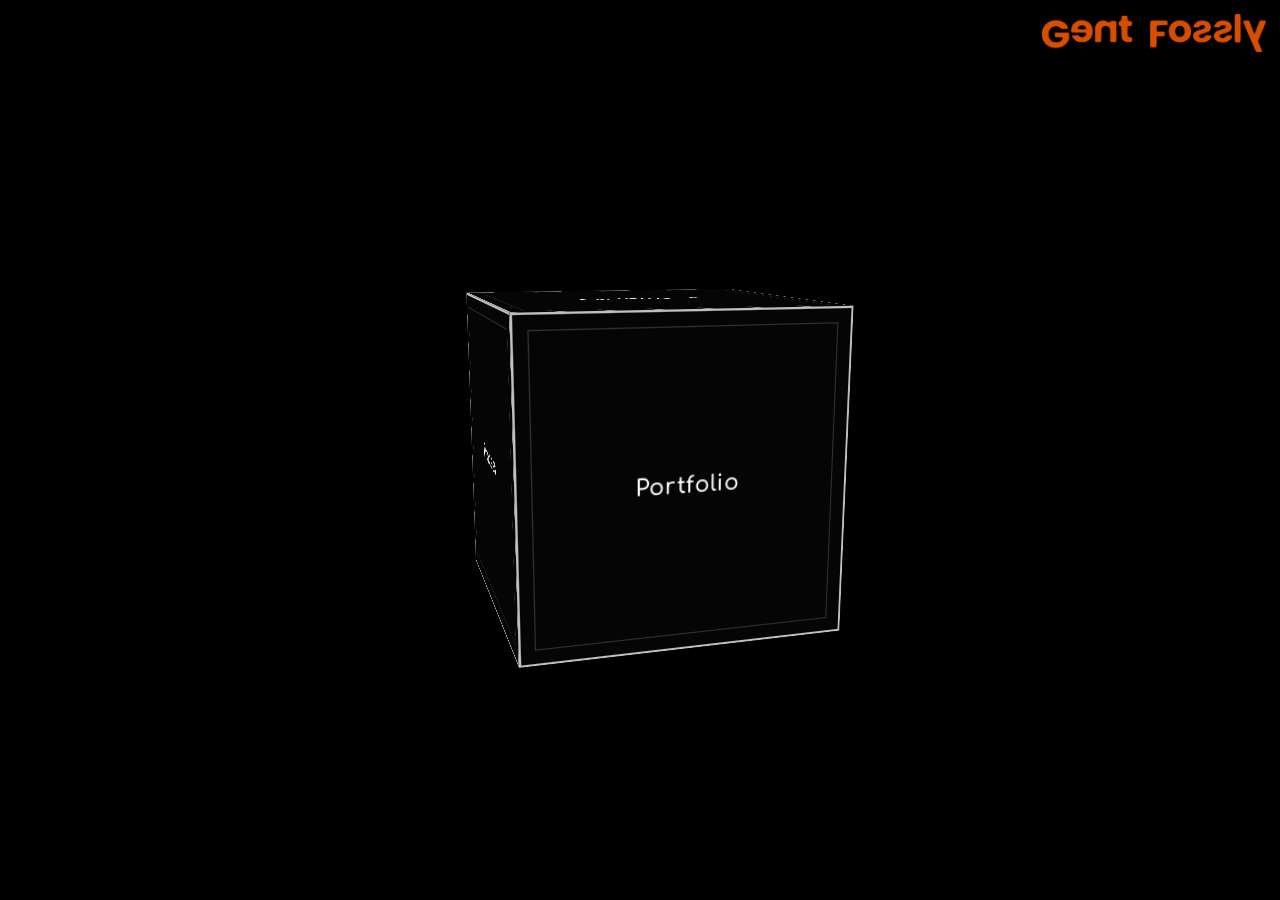
==== commit fe82572c: "added logo(s) that are cycled through, & added functionality to poetry page (poem switched daily & n" ====
--- a/index.html
+++ b/index.html
@@ -17,7 +17,8 @@
     <link rel="preconnect" href="https://fonts.googleapis.com" />
     <link rel="preconnect" href="https://fonts.gstatic.com" crossorigin />
     <link href="https://fonts.googleapis.com/css2?family=Comfortaa:wght@400;500;600;700&display=swap" rel="stylesheet" />
-    <link rel="stylesheet" href="page-transitions.css?v=12" />
+    <link rel="stylesheet" href="page-transitions.css?v=13" />
+    <link rel="stylesheet" href="site-logo.css?v=2" />
     <style>
       :root {
         color-scheme: dark;
@@ -139,20 +140,22 @@
     </style>
   </head>
   <body class="cube-home">
+    <img class="site-logo" alt="Gent Fossly logo" hidden />
     <main>
       <div id="cubeScene" class="cube-scene" aria-label="Interactive navigation cube. Drag to turn it.">
         <div id="siteCube" class="cube">
-          <a class="cube-face front" href="portfolio.html" data-page-transition>Portfolio</a>
-          <a class="cube-face right" href="about.html" data-page-transition>About</a>
-          <a class="cube-face back" href="contact.html" data-page-transition>Contact</a>
-          <a class="cube-face left" href="process.html" data-page-transition>Process</a>
-          <a class="cube-face top" href="exhibitions.html" data-page-transition>Exhibitions</a>
-          <a class="cube-face bottom" href="poetry.html" data-page-transition>Poetry</a>
+          <a class="cube-face front" href="website%20pages/portfolio.html" data-page-transition>Portfolio</a>
+          <a class="cube-face right" href="website%20pages/about.html" data-page-transition>About</a>
+          <a class="cube-face back" href="website%20pages/contact.html" data-page-transition>Contact</a>
+          <a class="cube-face left" href="website%20pages/process.html" data-page-transition>Process</a>
+          <a class="cube-face top" href="website%20pages/exhibitions.html" data-page-transition>Exhibitions</a>
+          <a class="cube-face bottom" href="website%20pages/poetry.html" data-page-transition>Poetry</a>
         </div>
       </div>
     </main>
 
     <script src="cube-interaction.js?v=7"></script>
+    <script src="site-logo.js?v=2"></script>
     <script src="page-transitions.js?v=9"></script>
   </body>
 </html>
--- a/page-transitions.css
+++ b/page-transitions.css
@@ -34,11 +34,11 @@
   animation: cube-grow 1000ms cubic-bezier(0.18, 0.72, 0.22, 1) both;
 }
 
-html.is-entering body:not(.cube-home) > :not(.lightbox) {
+html.is-entering body:not(.cube-home) > :not(.lightbox):not(.site-logo) {
   animation: page-fade-in 700ms 100ms ease-out both;
 }
 
-body.is-leaving > * {
+body.is-leaving > *:not(.site-logo) {
   opacity: 0;
   transition: opacity 250ms ease;
 }
@@ -78,7 +78,7 @@
 @media (prefers-reduced-motion: reduce) {
   .cube-scene.is-shrinking,
   html.is-returning #cubeScene,
-  html.is-entering body:not(.cube-home) > :not(.lightbox) {
+  html.is-entering body:not(.cube-home) > :not(.lightbox):not(.site-logo) {
     animation-duration: 1ms !important;
     animation-delay: 0s !important;
     transition-duration: 1ms !important;
--- a/site-logo.css
+++ b/site-logo.css
@@ -0,0 +1,28 @@
+.site-logo {
+  position: fixed;
+  top: 0.85rem;                        /* distance from top */
+  right: 0.85rem;                      /* distance from right */
+  z-index: 30;
+  width: clamp(9rem, 22vw, 14rem);    /* responsive logo width */
+  max-height: 5rem;                    /* maximum logo height */
+  object-fit: contain;
+  opacity: 0;
+  pointer-events: none;
+  transition: opacity 1000ms ease;      /* fade duration and easing */
+}
+
+.site-logo.is-visible {
+  opacity: 1;
+}
+
+.page-close,
+.portfolio-close {
+  right: auto;
+  left: 1rem;
+}
+
+@media (prefers-reduced-motion: reduce) {
+  .site-logo {
+    transition-duration: 1ms;
+  }
+}
